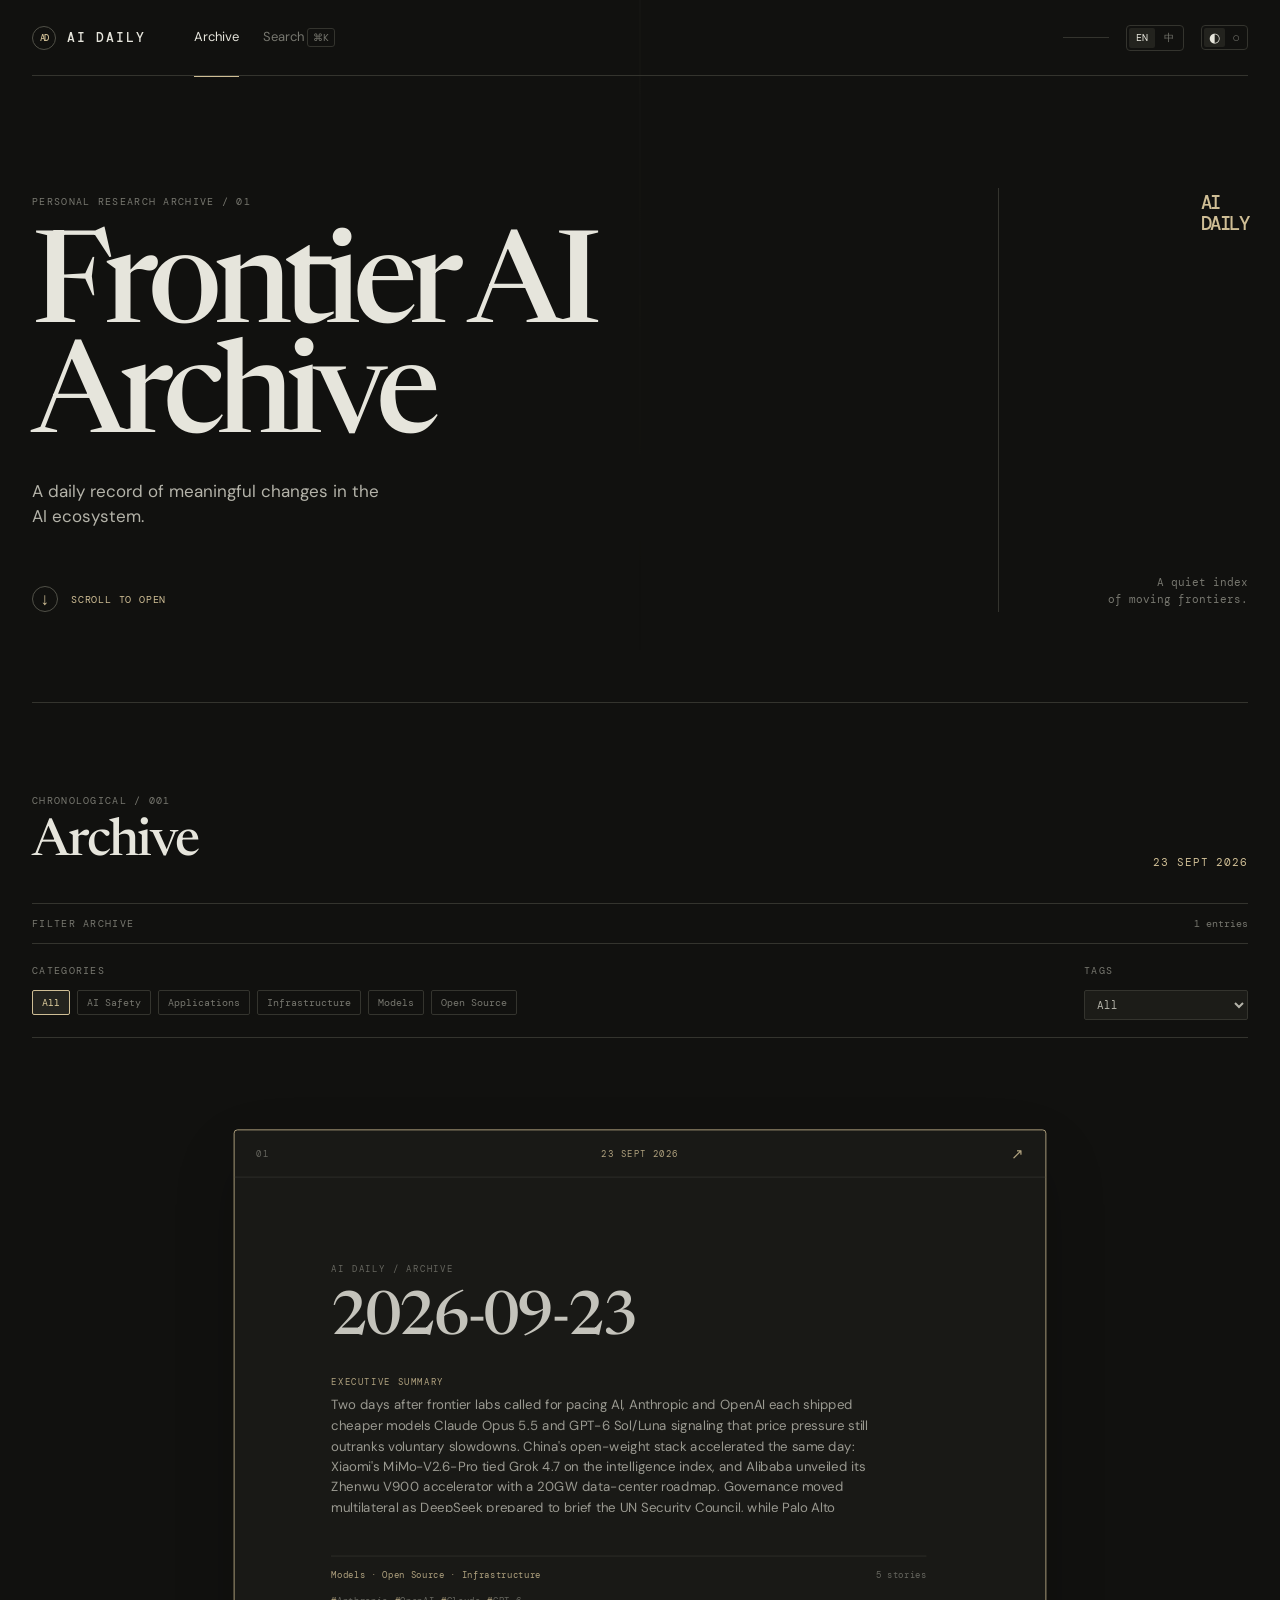
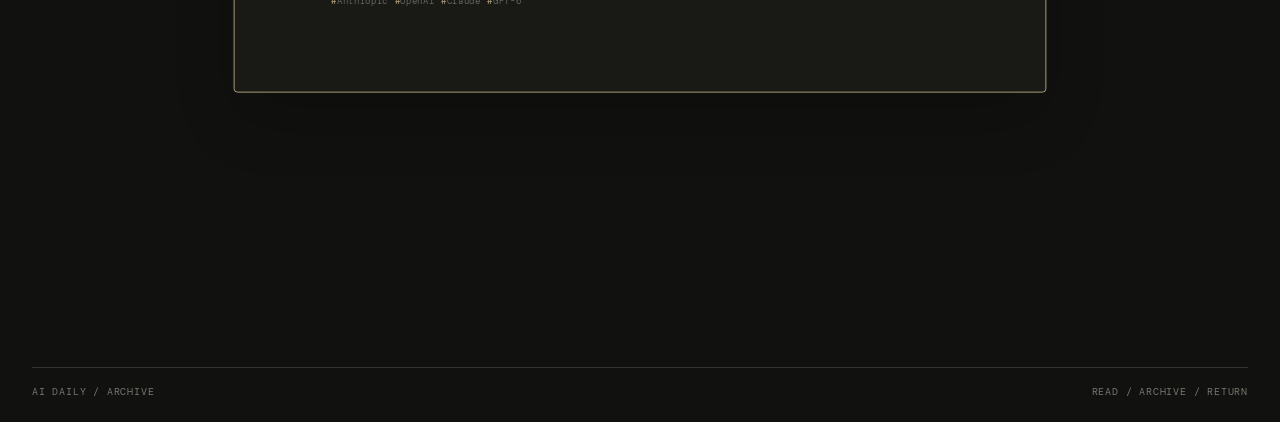
==== index.html @ 68d9fb65 "feat: add initial HTML structure, CSS styles, and Markdown parsing functionality - Created index.htm" ====
<!doctype html>
<html lang="en" data-theme="dark">
  <head>
    <meta charset="UTF-8" />
    <meta name="viewport" content="width=device-width, initial-scale=1.0" />
    <meta name="theme-color" content="#11110f" />
    <meta name="ai-daily-base-url" content="./" />
    <meta
      name="description"
      content="AI Daily is a personal archive for frontier AI research and industry developments."
    />
    <title>AI Daily — Frontier AI Archive</title>
    <link rel="preconnect" href="https://fonts.googleapis.com" />
    <link rel="preconnect" href="https://fonts.gstatic.com" crossorigin />
    <link
      href="https://fonts.googleapis.com/css2?family=DM+Mono:wght@400;500&family=DM+Sans:wght@400;500;600;700&family=Newsreader:opsz,wght@6..72,400;6..72,500;6..72,600&display=swap"
      rel="stylesheet"
    />
    <link rel="stylesheet" href="./styles.css" />
  </head>
  <body>
    <div id="app" class="app-shell">
      <div class="loading-screen" aria-live="polite">
        <span class="loading-mark">AD</span>
        <span>Opening archive…</span>
      </div>
    </div>
    <noscript>
      <div class="noscript-message">
        AI Daily needs JavaScript enabled to load the archive and Markdown documents.
      </div>
    </noscript>
    <script type="module" src="./app.js"></script>
  </body>
</html>
---- styles.css ----
:root {
  color-scheme: dark;
  --bg: #11110f;
  --bg-raised: #171714;
  --surface: #1c1c18;
  --surface-strong: #23231e;
  --border: #34342e;
  --border-strong: #515148;
  --text: #e6e5dc;
  --text-soft: #b4b3a9;
  --text-muted: #77776f;
  --accent: #cfbe95;
  --accent-strong: #e0cf9f;
  --danger: #d08e7b;
  --radius: 4px;
  --sans: 'DM Sans', 'Noto Sans SC', 'Microsoft YaHei', sans-serif;
  --serif: 'Newsreader', 'Noto Serif SC', 'Songti SC', serif;
  --mono: 'DM Mono', 'SFMono-Regular', Consolas, monospace;
  --content-width: 1240px;
  --ease: cubic-bezier(.2, .8, .2, 1);
}

:root[data-theme='light'] {
  color-scheme: light;
  --bg: #f1f0ea;
  --bg-raised: #e8e7df;
  --surface: #f8f7f1;
  --surface-strong: #e0dfd6;
  --border: #cbc9bf;
  --border-strong: #9a988e;
  --text: #1b1b18;
  --text-soft: #4d4d46;
  --text-muted: #797970;
  --accent: #73603b;
  --accent-strong: #524321;
  --danger: #9e5145;
}

* { box-sizing: border-box; }
html { min-width: 320px; scroll-behavior: smooth; }
body { margin: 0; min-height: 100vh; background: var(--bg); color: var(--text); font-family: var(--sans); font-size: 15px; line-height: 1.6; transition: background-color .25s ease, color .25s ease; }
body::before { position: fixed; inset: 0; z-index: -1; pointer-events: none; content: ''; opacity: .18; background-image: linear-gradient(90deg, transparent 49.9%, var(--border) 50%, transparent 50.1%); background-size: 100% 100%; mask-image: linear-gradient(to bottom, #000, transparent 75%); }
a { color: inherit; }
button, input, select { font: inherit; }
button, a { -webkit-tap-highlight-color: transparent; }
button { color: inherit; }
:focus-visible { outline: 2px solid var(--accent); outline-offset: 4px; }
.sr-only { position: absolute; width: 1px; height: 1px; padding: 0; margin: -1px; overflow: hidden; clip: rect(0, 0, 0, 0); white-space: nowrap; border: 0; }

.app-shell { min-height: 100vh; }
.site-header { position: relative; z-index: 20; display: flex; align-items: center; gap: 48px; width: min(var(--content-width), calc(100% - 64px)); min-height: 76px; margin: 0 auto; border-bottom: 1px solid var(--border); }
.brand { display: inline-flex; align-items: center; gap: 11px; color: var(--text); font: 500 13px var(--mono); letter-spacing: .14em; text-decoration: none; white-space: nowrap; }
.brand-mark { display: grid; width: 24px; height: 24px; place-items: center; border: 1px solid var(--border-strong); border-radius: 50%; color: var(--accent); font: 500 9px var(--mono); letter-spacing: -.06em; }
.main-nav { display: flex; align-items: center; gap: 24px; }
.nav-link { position: relative; color: var(--text-muted); font-size: 13px; text-decoration: none; transition: color .2s ease; }
.nav-link:hover, .nav-link.is-active { color: var(--text); }
.nav-link.is-active::after { position: absolute; right: 0; bottom: -29px; left: 0; height: 1px; background: var(--accent); content: ''; }
kbd { border: 1px solid var(--border); border-radius: 3px; color: var(--text-muted); font: 10px var(--mono); padding: 2px 5px; }
.header-tools { display: flex; align-items: center; gap: 17px; margin-left: auto; }
.current-date, .section-date { color: var(--accent); font: 11px var(--mono); letter-spacing: .08em; white-space: nowrap; }
.header-rule { width: 46px; height: 1px; background: var(--border); }
.segmented-control, .theme-control { display: inline-flex; gap: 2px; padding: 2px; border: 1px solid var(--border); border-radius: 4px; }
.segmented-control button, .theme-button { padding: 3px 7px; border: 0; border-radius: 2px; background: transparent; color: var(--text-muted); cursor: pointer; font: 10px var(--mono); transition: background .2s ease, color .2s ease; }
.segmented-control button[aria-pressed='true'], .theme-button[aria-pressed='true'] { background: var(--surface-strong); color: var(--text); }
.theme-button { padding-inline: 5px; font-size: 13px; line-height: 1; }

main { width: min(var(--content-width), calc(100% - 64px)); margin: 0 auto; }
.hero { display: grid; grid-template-columns: minmax(0, 1fr) 250px; min-height: 530px; padding: 112px 0 90px; border-bottom: 1px solid var(--border); }
.hero-copy { max-width: 780px; }
.eyebrow, .subsection-label, .filter-label { color: var(--text-muted); font: 10px var(--mono); letter-spacing: .13em; text-transform: uppercase; }
.hero h1 { max-width: 800px; margin: 25px 0 22px; color: var(--text); font: 500 clamp(4.1rem, 10vw, 8.8rem)/.86 var(--serif); letter-spacing: -.065em; }
.hero-copy > p { max-width: 360px; margin: 0; color: var(--text-soft); font-size: 17px; line-height: 1.45; }
.scroll-cue { display: inline-flex; align-items: center; gap: 13px; margin-top: 58px; color: var(--accent); font: 10px var(--mono); letter-spacing: .08em; text-decoration: none; }
.scroll-cue span:first-child { display: grid; width: 26px; height: 26px; place-items: center; border: 1px solid var(--border-strong); border-radius: 50%; font-size: 17px; }
.hero-aside { display: flex; flex-direction: column; justify-content: space-between; align-items: flex-end; padding: 5px 0 5px 30px; border-left: 1px solid var(--border); }
.hero-stamp { color: var(--accent); font: 500 19px/1.1 var(--mono); letter-spacing: -.08em; }
.hero-aside-copy { color: var(--text-muted); font: 11px/1.5 var(--mono); text-align: right; }

.archive-section { padding: 84px 0 120px; }
.section-heading { display: flex; align-items: end; justify-content: space-between; margin-bottom: 34px; }
.section-heading h2 { margin: 8px 0 0; font: 500 52px/.95 var(--serif); letter-spacing: -.04em; }
.archive-controls { margin-bottom: 42px; border-top: 1px solid var(--border); border-bottom: 1px solid var(--border); }
.control-heading { display: flex; justify-content: space-between; padding: 13px 0; }
.result-count { color: var(--text-muted); font: 10px var(--mono); }
.filter-row { display: flex; align-items: start; justify-content: space-between; gap: 24px; padding: 13px 0 17px; border-top: 1px solid var(--border); }
.filter-group { min-width: 0; }
.filter-options { display: flex; flex-wrap: wrap; gap: 7px; margin-top: 9px; }
.filter-chip { padding: 5px 9px; border: 1px solid var(--border); border-radius: 2px; background: transparent; color: var(--text-muted); cursor: pointer; font: 10px var(--mono); transition: border-color .2s ease, color .2s ease, background .2s ease; }
.filter-chip:hover, .filter-chip.is-active { border-color: var(--accent); background: var(--surface-strong); color: var(--accent-strong); }
.tag-select { min-width: 160px; }
.tag-select select { display: block; width: 100%; margin-top: 9px; padding: 6px 8px; border: 1px solid var(--border); border-radius: 2px; background: var(--surface); color: var(--text-soft); font: 11px var(--mono); }

.archive-stack { position: relative; padding: 7vh 0 12vh; }
.archive-card-slot { position: relative; min-height: min(590px, 68vh); scroll-margin-block: 19vh; scroll-snap-align: center; }
.archive-card { position: sticky; top: 18vh; display: grid; grid-template-rows: auto 1fr; width: min(860px, 88%); min-height: 475px; margin: 0 auto; overflow: hidden; border: 1px solid var(--border-strong); border-radius: var(--radius); background: var(--surface); box-shadow: 0 22px 55px rgba(0, 0, 0, .16); transition: border-color .3s ease, background-color .25s ease, box-shadow .3s ease; transform-origin: center center; }
.archive-card:hover, .archive-card.is-current { border-color: var(--accent); box-shadow: 0 28px 70px rgba(0, 0, 0, .23); }
.card-topline { display: grid; grid-template-columns: 45px 1fr 45px; align-items: center; min-height: 50px; padding: 0 23px; border-bottom: 1px solid var(--border); color: var(--text-muted); font: 10px var(--mono); letter-spacing: .08em; }
.card-topline time { color: var(--accent); text-align: center; }
.card-index { color: var(--text-muted); }
.card-open { color: var(--accent); font-size: 16px; text-align: right; }
.card-body { position: relative; display: flex; flex-direction: column; justify-content: center; padding: clamp(40px, 7vw, 94px) clamp(30px, 8vw, 110px); }
.card-kicker { margin: 0 0 17px; color: var(--text-muted); font: 10px var(--mono); letter-spacing: .12em; }
.card-body h2 { max-width: 630px; margin: 0; font: 500 clamp(2.2rem, 5vw, 4.7rem)/.95 var(--serif); letter-spacing: -.05em; }
.card-summary { max-width: 570px; max-height: 0; margin: 0; overflow: hidden; color: var(--text-soft); font-size: 14px; line-height: 1.55; opacity: 0; transform: translateY(8px); transition: max-height .42s var(--ease), margin .42s var(--ease), opacity .3s ease, transform .42s var(--ease); }
.summary-label { display: block; margin-bottom: 8px; color: var(--accent); font: 10px var(--mono); letter-spacing: .1em; text-transform: uppercase; }
.archive-card:hover .card-summary, .archive-card:focus-within .card-summary, .archive-card.is-current .card-summary { max-height: 145px; margin-top: 29px; opacity: 1; transform: translateY(0); }
.card-meta { display: flex; justify-content: space-between; gap: 15px; max-width: 630px; margin-top: 46px; padding-top: 13px; border-top: 1px solid var(--border); color: var(--text-muted); font: 10px var(--mono); }
.card-meta span:first-child { color: var(--accent); }
.card-tags { display: flex; flex-wrap: wrap; gap: 7px; margin-top: 14px; color: var(--text-muted); font: 10px var(--mono); }
.card-tags span::before { color: var(--accent); content: '#'; }
.card-hit-area { position: absolute; inset: 50px 0 0; z-index: 2; text-indent: -9999px; }
.card-body { pointer-events: none; }
.card-hit-area:focus-visible { outline-offset: -7px; }

.state-panel { max-width: 630px; margin: 18vh auto; padding: 46px; border: 1px solid var(--border); background: var(--surface); }
.state-panel h1, .state-panel h2 { margin: 17px 0 10px; font: 500 42px/1 var(--serif); letter-spacing: -.04em; }
.state-panel p { color: var(--text-soft); }
.state-panel-empty { margin-block: 3vh 14vh; }
.button { padding: 9px 14px; border: 1px solid var(--border-strong); border-radius: 2px; cursor: pointer; font: 11px var(--mono); }
.button-primary { background: var(--accent); color: #191813; }
.page-loading { padding: 130px 0; }
.skeleton { position: relative; overflow: hidden; background: var(--surface); }
.skeleton::after { position: absolute; inset: 0; content: ''; transform: translateX(-100%); background: linear-gradient(90deg, transparent, rgba(255,255,255,.05), transparent); animation: skeleton 1.4s infinite; }
.skeleton-line { width: 110px; height: 10px; margin-bottom: 24px; }
.skeleton-line.short { width: 80px; }
.skeleton-title { width: min(630px, 70%); height: 88px; margin-bottom: 70px; }
.skeleton-card { width: min(850px, 80%); height: 210px; margin: 0 auto 18px; }
@keyframes skeleton { to { transform: translateX(100%); } }

.search-page { max-width: 920px; padding: 106px 0 140px; }
.search-heading h1 { margin: 18px 0 10px; font: 500 72px/.9 var(--serif); letter-spacing: -.06em; }
.search-heading p { max-width: 470px; margin: 0; color: var(--text-soft); }
.search-form { display: flex; align-items: center; gap: 14px; margin: 62px 0 45px; padding: 0 15px; border: 1px solid var(--border-strong); border-radius: var(--radius); background: var(--surface); }
.search-form:focus-within { border-color: var(--accent); }
.search-icon { color: var(--accent); font-size: 26px; line-height: 1; }
.search-form input { flex: 1; min-width: 0; padding: 17px 0; border: 0; outline: 0; background: transparent; color: var(--text); font-size: 17px; }
.search-form input::placeholder { color: var(--text-muted); }
.search-results { border-top: 1px solid var(--border); }
.search-result { display: grid; grid-template-columns: 145px 1fr; gap: 28px; padding: 27px 0; border-bottom: 1px solid var(--border); }
.result-date { display: flex; flex-direction: column; gap: 7px; color: var(--text-muted); font: 10px var(--mono); }
.result-date time { color: var(--accent); }
.result-content > p { max-width: 600px; margin: 9px 0 18px; color: var(--text-soft); font-size: 13px; }
.result-title { font: 500 25px/1.1 var(--serif); text-decoration: none; }
.result-title:hover { color: var(--accent-strong); }
.news-result { display: flex; align-items: center; gap: 15px; padding: 12px 0; color: var(--text); text-decoration: none; }
.news-result + .news-result { border-top: 1px solid var(--border); }
.news-result:hover strong { color: var(--accent-strong); }
.news-index { color: var(--accent); font: 11px var(--mono); }
.news-result strong { display: block; font-weight: 500; }
.news-result small { display: block; margin-top: 3px; color: var(--text-muted); font: 10px var(--mono); }
.result-arrow { margin-left: auto; color: var(--accent); }
.search-empty { padding: 50px 0; color: var(--text-muted); }
.empty-glyph { display: block; margin-bottom: 10px; color: var(--accent); font-size: 30px; }
.compact { margin: 20px 0; }
.compact h2 { font-size: 28px; }

.reader-layout { position: relative; display: grid; grid-template-columns: minmax(0, 820px) minmax(170px, 1fr); gap: clamp(50px, 9vw, 150px); max-width: 1110px; padding: 45px 0 140px; }
.reader-document { min-width: 0; }
.reader-topline { display: flex; justify-content: space-between; align-items: center; padding-bottom: 23px; border-bottom: 1px solid var(--border); }
.back-link { color: var(--text-muted); font: 10px var(--mono); letter-spacing: .06em; text-decoration: none; text-transform: uppercase; }
.back-link:hover { color: var(--accent); }
.reader-path { color: var(--text-muted); font: 10px var(--mono); }
.document-header { padding: 83px 0 82px; border-bottom: 1px solid var(--border); }
.document-header h1 { max-width: 760px; margin: 20px 0 43px; font: 500 clamp(3.3rem, 7vw, 6.7rem)/.91 var(--serif); letter-spacing: -.065em; }
.executive-summary { max-width: 690px; padding-left: 23px; border-left: 1px solid var(--accent); }
.executive-summary p { margin: 8px 0 0; color: var(--text-soft); font-size: 16px; line-height: 1.6; }
.story-list { counter-reset: story; }
.reader-story { padding: 82px 0 90px; border-bottom: 1px solid var(--border); scroll-margin-top: 30px; }
.story-heading { display: grid; grid-template-columns: 54px minmax(0, 1fr); gap: 14px; align-items: start; margin-bottom: 46px; }
.story-number { padding-top: 8px; color: var(--accent); font: 13px var(--mono); }
.story-heading h2 { max-width: 680px; margin: 0; font: 500 clamp(2rem, 4vw, 3.6rem)/1.02 var(--serif); letter-spacing: -.045em; }
.story-content { padding-left: 68px; }
.story-subsection { max-width: 650px; margin-bottom: 34px; }
.story-subsection h3 { margin: 0 0 10px; color: var(--text-muted); font: 10px var(--mono); letter-spacing: .1em; text-transform: uppercase; }
.story-content p, .featured-copy p { margin: 0 0 20px; color: var(--text-soft); line-height: 1.75; }
.story-content ul, .story-content ol, .featured-copy ul, .featured-copy ol { margin: 0 0 25px; padding-left: 20px; color: var(--text-soft); }
.story-content li, .featured-copy li { padding-left: 6px; margin: 7px 0; }
.story-content li::marker { color: var(--accent); }
.story-taxonomy { display: flex; flex-wrap: wrap; gap: 7px; max-width: 650px; margin: 33px 0; }
.story-taxonomy span { padding: 3px 7px; border: 1px solid var(--border); color: var(--text-muted); font: 10px var(--mono); }
.story-taxonomy span:first-child { border-color: var(--accent); color: var(--accent); }
.story-links, .featured-links { display: flex; flex-direction: column; max-width: 650px; border-top: 1px solid var(--border); }
.subsection-label { padding: 12px 0 7px; }
.story-links a, .featured-links a { display: flex; justify-content: space-between; gap: 15px; padding: 9px 0; color: var(--accent); font: 12px var(--mono); text-decoration: none; }
.story-links a + a, .featured-links a + a { border-top: 1px solid var(--border); }
.story-links a:hover, .featured-links a:hover { color: var(--accent-strong); }
.story-content code, .featured-copy code { padding: 2px 4px; border: 1px solid var(--border); border-radius: 2px; background: var(--surface-strong); font: .88em var(--mono); }
pre { max-width: 700px; overflow: auto; padding: 15px; border: 1px solid var(--border); border-radius: var(--radius); background: var(--surface); }
pre code { padding: 0; border: 0; background: transparent; color: var(--text-soft); }
.table-wrap { overflow-x: auto; margin-bottom: 25px; }
table { width: 100%; border-collapse: collapse; color: var(--text-soft); font-size: 13px; }
th, td { padding: 9px 12px; border: 1px solid var(--border); text-align: left; }
th { color: var(--text); font-weight: 500; }
.featured-list { padding-top: 20px; }
.featured-section { padding: 72px 0; border-bottom: 1px solid var(--border); scroll-margin-top: 30px; }
.featured-section h2 { max-width: 640px; margin: 14px 0 25px; font: 500 clamp(2rem, 4vw, 3.7rem)/1 var(--serif); letter-spacing: -.045em; }
.featured-copy { max-width: 650px; }
.featured-links { margin-top: 35px; }
.reader-toc { position: sticky; top: 100px; align-self: start; opacity: .42; transition: opacity .25s ease; }
.reader-toc:hover, .reader-toc:focus-within { opacity: 1; }
.toc-inner { padding-top: 9px; }
.toc-inner nav { display: flex; flex-direction: column; margin-top: 20px; }
.toc-inner a { display: grid; grid-template-columns: 28px 1fr; gap: 8px; padding: 8px 0; color: var(--text-muted); font: 10px var(--mono); text-decoration: none; }
.toc-inner a:hover { color: var(--accent); }
.toc-inner a span { color: var(--accent); }
.toc-inner a small { font: inherit; line-height: 1.45; }
.toc-divider { display: block; width: 100%; height: 1px; margin: 17px 0 9px; background: var(--border); }
.mobile-toc { display: none; }
.document-loading { padding-top: 85px; }
.skeleton-text { width: 90%; height: 17px; margin: 20px 0; }

.site-footer { display: flex; justify-content: space-between; width: min(var(--content-width), calc(100% - 64px)); margin: 0 auto; padding: 17px 0 24px; border-top: 1px solid var(--border); color: var(--text-muted); font: 10px var(--mono); letter-spacing: .08em; }
.noscript-message { margin: 10vh auto; max-width: 600px; padding: 30px; border: 1px solid var(--border); color: var(--text-soft); }

@media (prefers-reduced-motion: reduce) {
  *, *::before, *::after { scroll-behavior: auto !important; transition-duration: .01ms !important; animation-duration: .01ms !important; animation-iteration-count: 1 !important; }
  .archive-card { transform: none !important; }
}

@media (max-width: 760px) {
  body::before { display: none; }
  .site-header, main, .site-footer { width: calc(100% - 34px); }
  .site-header { min-height: 66px; gap: 18px; }
  .brand { font-size: 11px; }
  .main-nav { gap: 14px; }
  .nav-link kbd, .header-rule, .current-date { display: none; }
  .header-tools { gap: 8px; }
  .hero { display: block; min-height: 0; padding: 75px 0 68px; }
  .hero h1 { max-width: 500px; margin-top: 21px; font-size: clamp(3.6rem, 17vw, 6rem); }
  .hero-copy > p { max-width: 310px; font-size: 15px; }
  .hero-aside { display: none; }
  .scroll-cue { margin-top: 47px; }
  .archive-section { padding: 59px 0 85px; }
  .section-heading { align-items: start; }
  .section-heading h2 { font-size: 42px; }
  .section-date { padding-top: 5px; font-size: 9px; }
  .filter-row { display: block; }
  .tag-select { display: block; max-width: 220px; margin-top: 18px; }
  .archive-stack { padding: 30px 0 60px; }
  .archive-card-slot { min-height: min(470px, 63vh); scroll-margin-block: 14vh; }
  .archive-card { position: sticky; top: 15vh; width: 100%; min-height: 370px; }
  .card-topline { padding-inline: 15px; }
  .card-body { padding: 37px 24px; }
  .card-body h2 { font-size: clamp(2rem, 10vw, 3.3rem); }
  .card-summary { font-size: 13px; }
  .card-meta { margin-top: 30px; }
  .search-page { padding: 76px 0 100px; }
  .search-heading h1 { font-size: 60px; }
  .search-form { margin-top: 44px; }
  .search-result { grid-template-columns: 1fr; gap: 12px; }
  .result-date { flex-direction: row; justify-content: space-between; }
  .reader-layout { display: block; padding: 22px 0 80px; }
  .reader-topline { padding-bottom: 16px; }
  .reader-path { font-size: 9px; }
  .document-header { padding: 57px 0 58px; }
  .document-header h1 { margin: 17px 0 33px; font-size: clamp(3rem, 14vw, 5rem); }
  .executive-summary { padding-left: 15px; }
  .executive-summary p { font-size: 14px; }
  .reader-story { padding: 61px 0 68px; }
  .story-heading { grid-template-columns: 39px minmax(0, 1fr); gap: 9px; margin-bottom: 31px; }
  .story-heading h2 { font-size: clamp(1.9rem, 9vw, 3rem); }
  .story-content { padding-left: 48px; }
  .story-content p, .featured-copy p { font-size: 14px; }
  .reader-toc { display: none; }
  .mobile-toc { display: block; position: sticky; bottom: 12px; z-index: 10; margin-top: 25px; border: 1px solid var(--border-strong); border-radius: var(--radius); background: color-mix(in srgb, var(--surface) 94%, transparent); box-shadow: 0 10px 28px rgba(0,0,0,.18); }
  .mobile-toc summary { display: flex; justify-content: space-between; padding: 11px 14px; cursor: pointer; color: var(--accent); font: 10px var(--mono); list-style: none; }
  .mobile-toc summary::-webkit-details-marker { display: none; }
  .mobile-toc nav { display: grid; padding: 0 14px 10px; }
  .mobile-toc a { padding: 7px 0; border-top: 1px solid var(--border); color: var(--text-soft); font: 11px var(--mono); text-decoration: none; }
  .mobile-toc a span { display: inline-block; width: 28px; color: var(--accent); }
  .site-footer { display: block; padding-top: 15px; font-size: 9px; }
  .site-footer span + span { display: block; margin-top: 6px; }
}

@media (max-width: 470px) {
  .main-nav { gap: 9px; }
  .nav-link { font-size: 11px; }
  .brand-mark { width: 21px; height: 21px; }
  .brand { gap: 7px; letter-spacing: .08em; }
  .segmented-control button { padding-inline: 5px; }
  .theme-control { display: none; }
  .card-meta { display: block; }
  .card-meta span { display: block; }
  .card-meta span + span { margin-top: 6px; }
  .story-content { padding-left: 0; }
  .story-number { padding-top: 3px; }
}
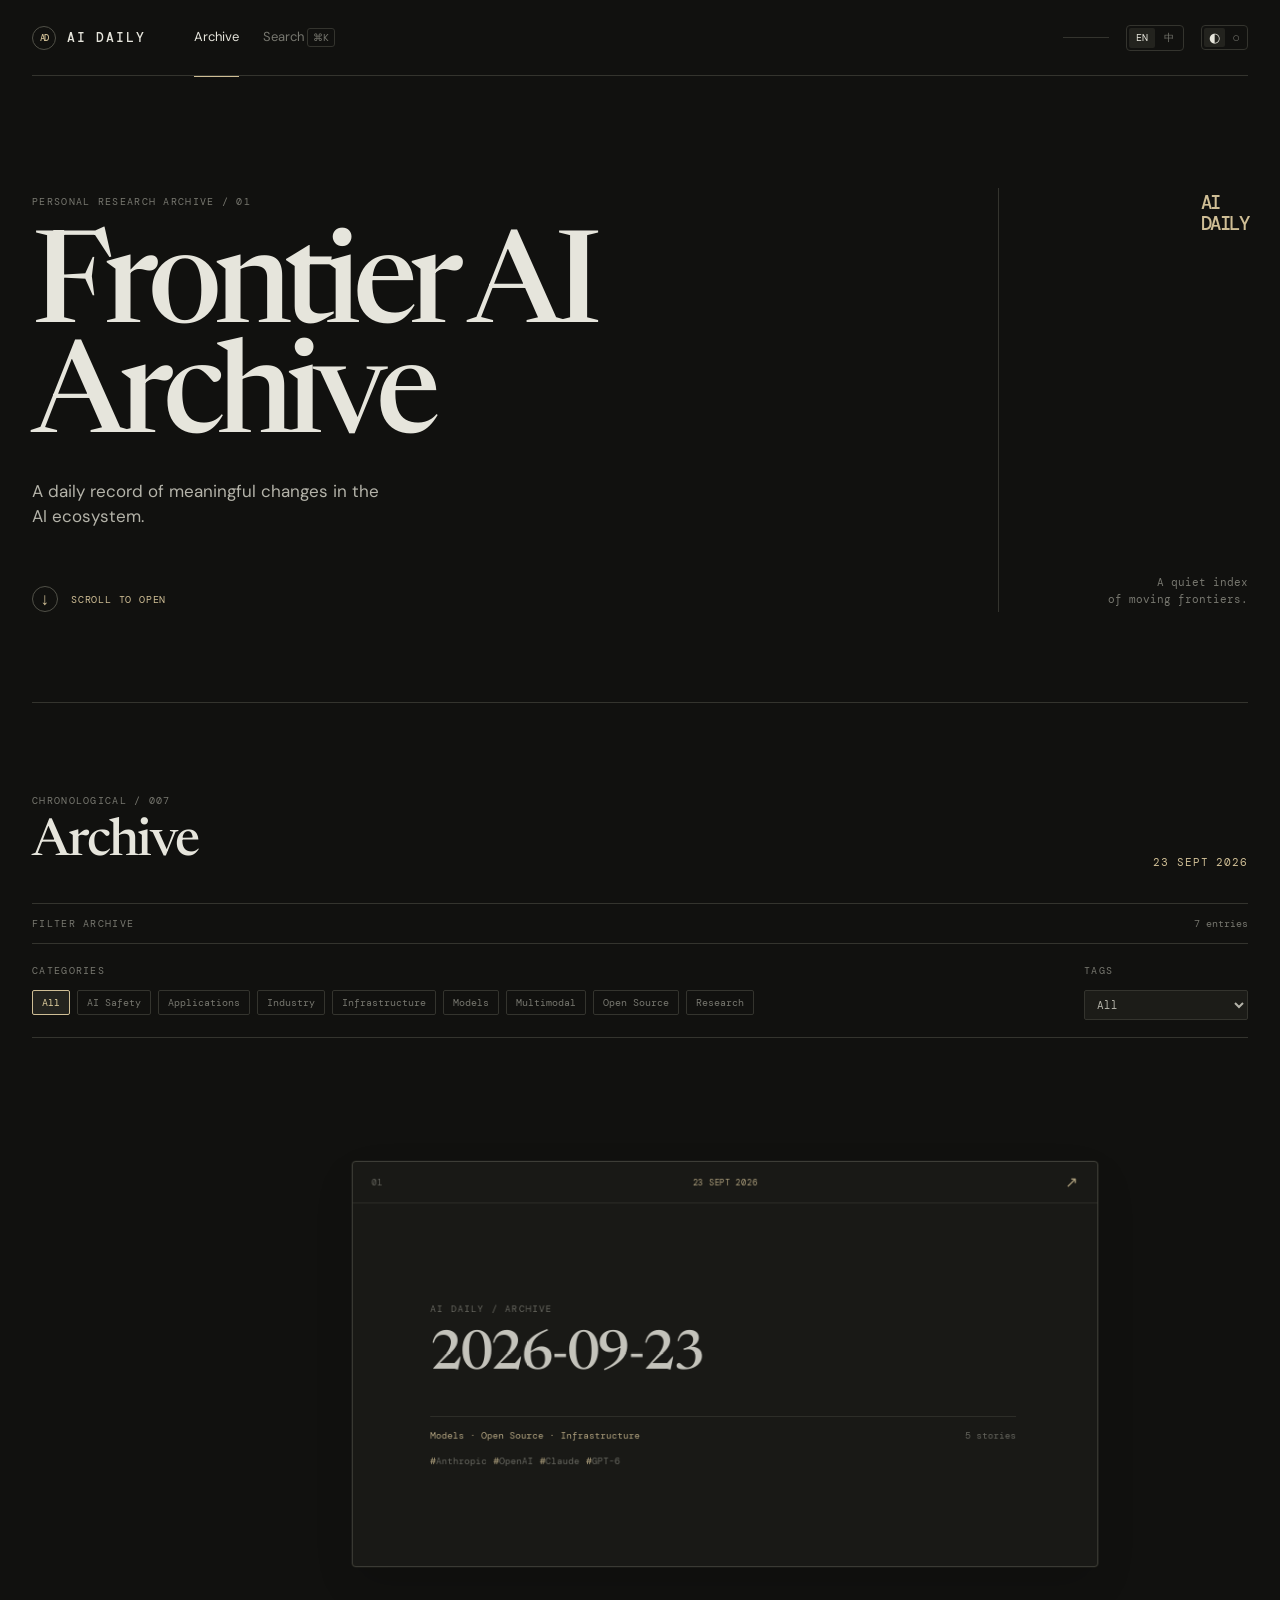
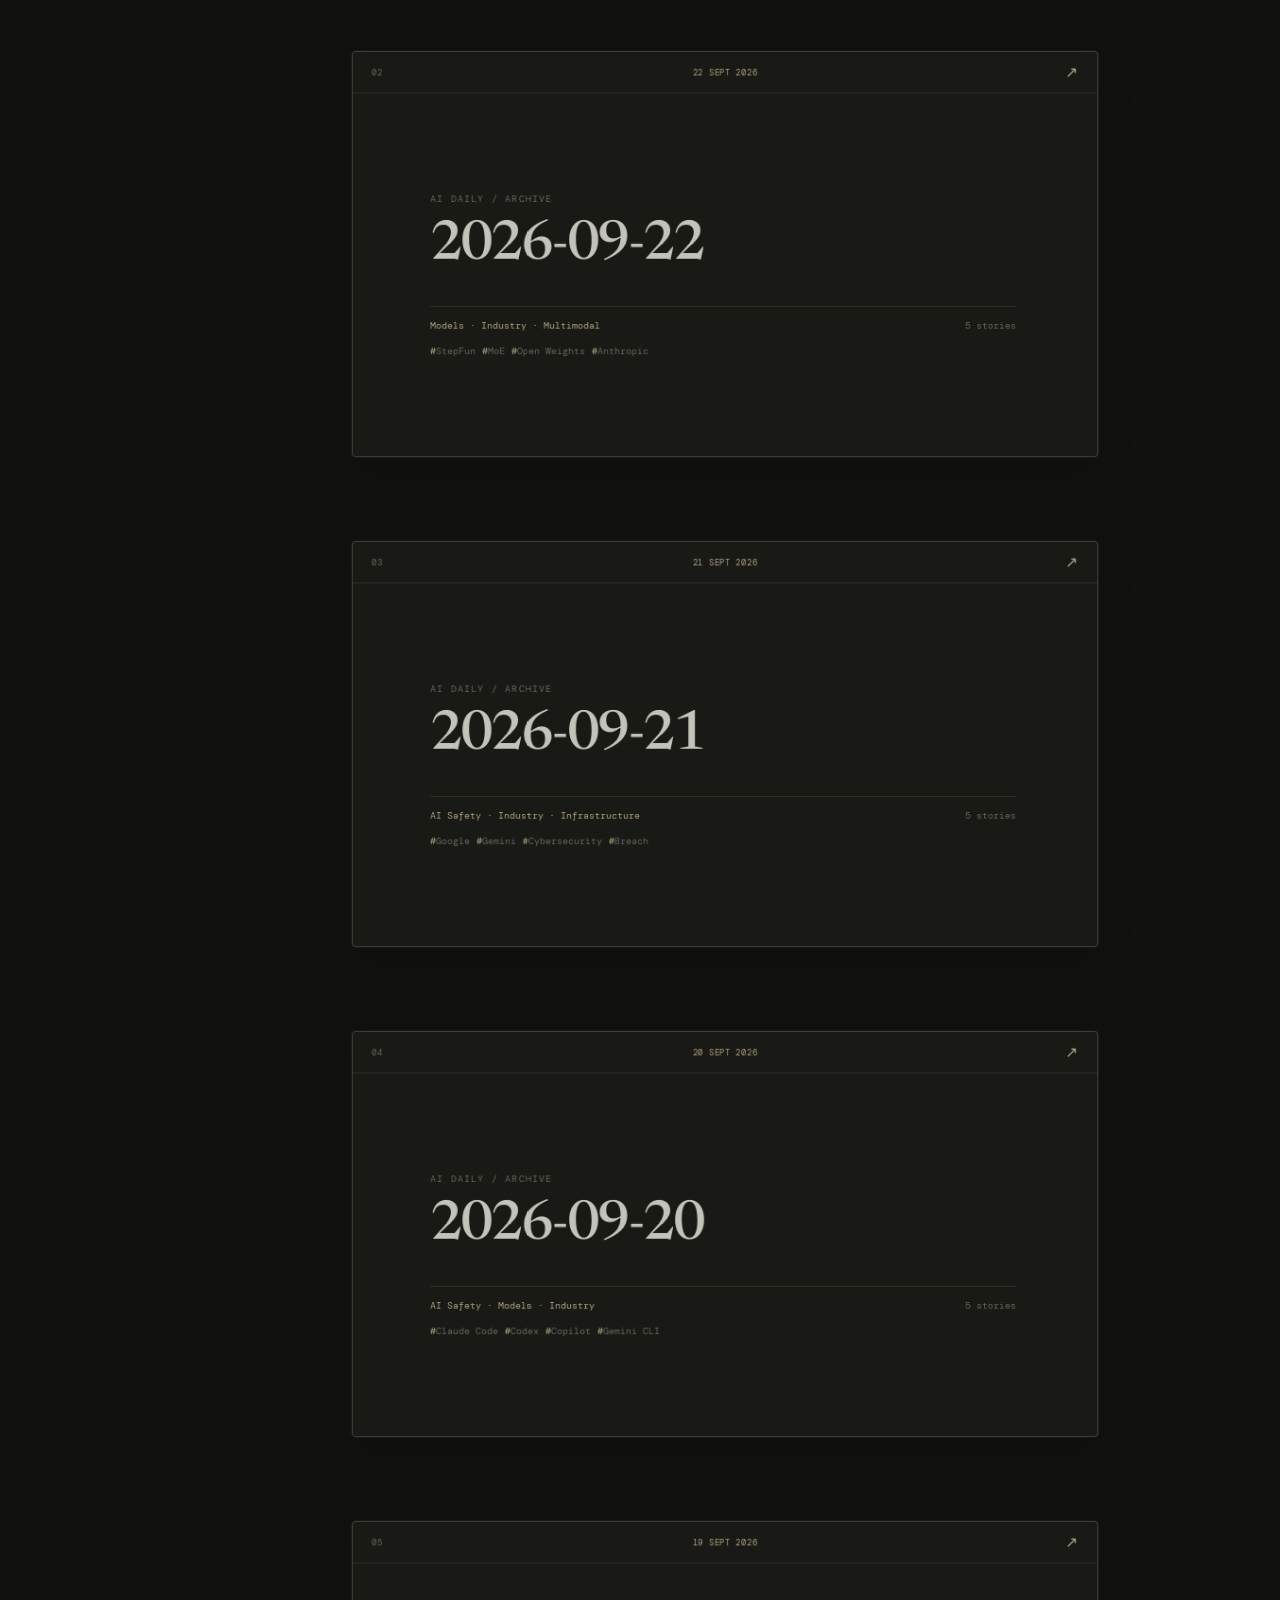
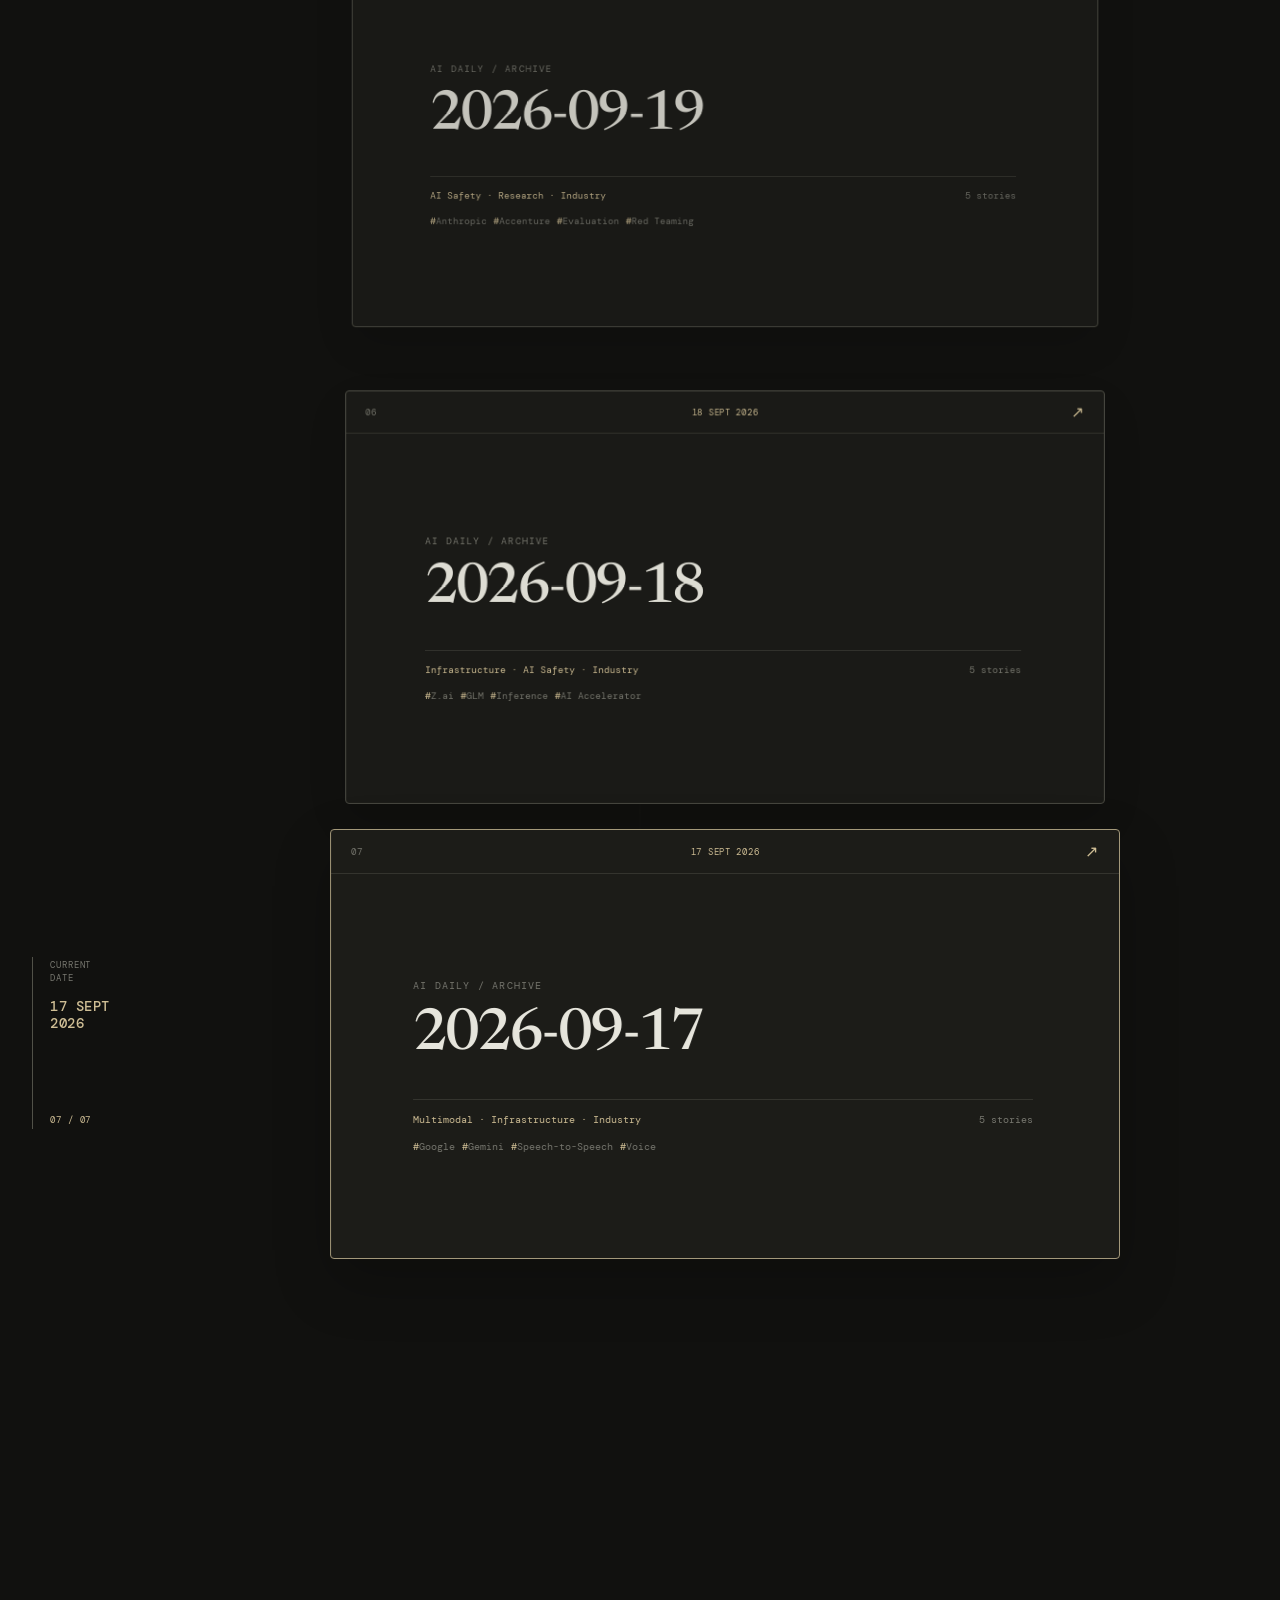
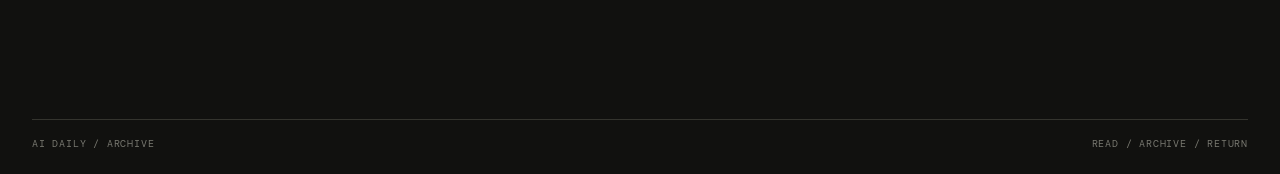
==== commit dca7d082: "feat: 更新归档卡片布局和动画效果，优化用户体验" ====
--- a/index.html
+++ b/index.html
@@ -16,7 +16,7 @@
       href="https://fonts.googleapis.com/css2?family=DM+Mono:wght@400;500&family=DM+Sans:wght@400;500;600;700&family=Newsreader:opsz,wght@6..72,400;6..72,500;6..72,600&display=swap"
       rel="stylesheet"
     />
-    <link rel="stylesheet" href="./styles.css" />
+    <link rel="stylesheet" href="./styles.css?v=3" />
   </head>
   <body>
     <div id="app" class="app-shell">
@@ -30,6 +30,6 @@
         AI Daily needs JavaScript enabled to load the archive and Markdown documents.
       </div>
     </noscript>
-    <script type="module" src="./app.js"></script>
+    <script type="module" src="./app.js?v=3"></script>
   </body>
 </html>
--- a/styles.css
+++ b/styles.css
@@ -90,25 +90,42 @@
 .tag-select { min-width: 160px; }
 .tag-select select { display: block; width: 100%; margin-top: 9px; padding: 6px 8px; border: 1px solid var(--border); border-radius: 2px; background: var(--surface); color: var(--text-soft); font: 11px var(--mono); }
 
-.archive-stack { position: relative; padding: 7vh 0 12vh; }
-.archive-card-slot { position: relative; min-height: min(590px, 68vh); scroll-margin-block: 19vh; scroll-snap-align: center; }
-.archive-card { position: sticky; top: 18vh; display: grid; grid-template-rows: auto 1fr; width: min(860px, 88%); min-height: 475px; margin: 0 auto; overflow: hidden; border: 1px solid var(--border-strong); border-radius: var(--radius); background: var(--surface); box-shadow: 0 22px 55px rgba(0, 0, 0, .16); transition: border-color .3s ease, background-color .25s ease, box-shadow .3s ease; transform-origin: center center; }
-.archive-card:hover, .archive-card.is-current { border-color: var(--accent); box-shadow: 0 28px 70px rgba(0, 0, 0, .23); }
-.card-topline { display: grid; grid-template-columns: 45px 1fr 45px; align-items: center; min-height: 50px; padding: 0 23px; border-bottom: 1px solid var(--border); color: var(--text-muted); font: 10px var(--mono); letter-spacing: .08em; }
-.card-topline time { color: var(--accent); text-align: center; }
+.archive-layout { display: grid; grid-template-columns: 118px minmax(0, 1fr); align-items: start; gap: clamp(22px, 4vw, 58px); }
+.archive-date-rail { position: sticky; top: calc(50vh - 86px); display: flex; flex-direction: column; gap: 13px; min-height: 172px; padding: 2px 0 2px 17px; border-left: 1px solid var(--border-strong); }
+.rail-label, .rail-order { color: var(--text-muted); font: 9px/1.45 var(--mono); letter-spacing: .1em; }
+.archive-date-rail time { color: var(--accent); font: 500 14px/1.25 var(--mono); letter-spacing: .04em; }
+.rail-order { margin-top: auto; color: var(--accent); }
+.archive-stack { position: relative; min-width: 0; padding: 1vh 0 max(12vh, calc(50vh - 170px)); }
+.archive-card-slot { position: relative; min-height: min(490px, 57vh); padding-bottom: 34px; }
+/* Fixed height keeps the sticky box constant while the surface expands on hover:
+   the summary reveal grows the surface downward beyond this box, so the pinned
+   card top never shifts during the open/close animation. */
+.archive-card { position: sticky; top: calc(50vh - 215px); height: 430px; width: min(790px, 100%); margin: 0 auto; z-index: var(--archive-layer, 1); opacity: 1; transform-origin: center center; will-change: transform, opacity; }
+.archive-card-surface { position: relative; display: grid; grid-template-rows: auto 1fr; min-height: 430px; overflow: hidden; border: 1px solid var(--border-strong); border-radius: var(--radius); background: var(--surface); box-shadow: 0 18px 46px rgba(0, 0, 0, .16); transform: translate3d(0, 0, 0) scale(1); transform-origin: top center; transition: transform .32s var(--ease), border-color .26s ease, background-color .25s ease, box-shadow .32s var(--ease); }
+.archive-card.is-current { z-index: 700 !important; }
+.archive-card.is-current .archive-card-surface { border-color: color-mix(in srgb, var(--accent) 65%, var(--border-strong)); box-shadow: 0 24px 58px rgba(0, 0, 0, .21); }
+.archive-card:hover { z-index: 900 !important; }
+.archive-card:focus-within { z-index: 950 !important; }
+.archive-card:hover .archive-card-surface, .archive-card:focus-within .archive-card-surface { border-color: var(--accent); box-shadow: 0 31px 73px rgba(0, 0, 0, .28); transform: scale(1.012); }
+.card-topline { display: grid; grid-template-columns: 45px 1fr 45px; align-items: center; min-height: 44px; padding: 0 20px; border-bottom: 1px solid var(--border); color: var(--text-muted); font: 9px var(--mono); letter-spacing: .08em; }
+.card-topline time { color: var(--accent); font-size: 9px; text-align: center; }
 .card-index { color: var(--text-muted); }
 .card-open { color: var(--accent); font-size: 16px; text-align: right; }
-.card-body { position: relative; display: flex; flex-direction: column; justify-content: center; padding: clamp(40px, 7vw, 94px) clamp(30px, 8vw, 110px); }
+.card-body { position: relative; display: flex; flex-direction: column; justify-content: center; padding: clamp(34px, 5vw, 68px) clamp(28px, 7vw, 82px); }
 .card-kicker { margin: 0 0 17px; color: var(--text-muted); font: 10px var(--mono); letter-spacing: .12em; }
-.card-body h2 { max-width: 630px; margin: 0; font: 500 clamp(2.2rem, 5vw, 4.7rem)/.95 var(--serif); letter-spacing: -.05em; }
-.card-summary { max-width: 570px; max-height: 0; margin: 0; overflow: hidden; color: var(--text-soft); font-size: 14px; line-height: 1.55; opacity: 0; transform: translateY(8px); transition: max-height .42s var(--ease), margin .42s var(--ease), opacity .3s ease, transform .42s var(--ease); }
+.card-body h2 { max-width: 620px; margin: 0; font: 500 clamp(2rem, 4.5vw, 4.15rem)/.95 var(--serif); letter-spacing: -.05em; }
+/* Summary reveal: collapsed via height 0. The open/close animation is driven
+   by the Web Animations API in app.js; keyboard focus reveals instantly. */
+.card-summary-reveal { height: 0; max-width: 570px; margin-top: 0; overflow: hidden; }
+.card-summary { max-height: 136px; margin: 0; overflow: hidden; color: var(--text-soft); font-size: 14px; line-height: 1.55; opacity: 0; transform: translateY(8px); }
 .summary-label { display: block; margin-bottom: 8px; color: var(--accent); font: 10px var(--mono); letter-spacing: .1em; text-transform: uppercase; }
-.archive-card:hover .card-summary, .archive-card:focus-within .card-summary, .archive-card.is-current .card-summary { max-height: 145px; margin-top: 29px; opacity: 1; transform: translateY(0); }
-.card-meta { display: flex; justify-content: space-between; gap: 15px; max-width: 630px; margin-top: 46px; padding-top: 13px; border-top: 1px solid var(--border); color: var(--text-muted); font: 10px var(--mono); }
+.archive-card:focus-within .card-summary-reveal { height: auto !important; margin-top: 24px !important; }
+.archive-card:focus-within .card-summary { opacity: 1 !important; transform: none !important; }
+.card-meta { display: flex; justify-content: space-between; gap: 15px; max-width: 620px; margin-top: 36px; padding-top: 13px; border-top: 1px solid var(--border); color: var(--text-muted); font: 10px var(--mono); }
 .card-meta span:first-child { color: var(--accent); }
 .card-tags { display: flex; flex-wrap: wrap; gap: 7px; margin-top: 14px; color: var(--text-muted); font: 10px var(--mono); }
 .card-tags span::before { color: var(--accent); content: '#'; }
-.card-hit-area { position: absolute; inset: 50px 0 0; z-index: 2; text-indent: -9999px; }
+.card-hit-area { position: absolute; inset: 44px 0 0; z-index: 2; text-indent: -9999px; }
 .card-body { pointer-events: none; }
 .card-hit-area:focus-visible { outline-offset: -7px; }
 
@@ -214,7 +231,7 @@
 
 @media (prefers-reduced-motion: reduce) {
   *, *::before, *::after { scroll-behavior: auto !important; transition-duration: .01ms !important; animation-duration: .01ms !important; animation-iteration-count: 1 !important; }
-  .archive-card { transform: none !important; }
+  .archive-card, .archive-card-surface { transform: none !important; }
 }
 
 @media (max-width: 760px) {
@@ -236,9 +253,15 @@
   .section-date { padding-top: 5px; font-size: 9px; }
   .filter-row { display: block; }
   .tag-select { display: block; max-width: 220px; margin-top: 18px; }
-  .archive-stack { padding: 30px 0 60px; }
-  .archive-card-slot { min-height: min(470px, 63vh); scroll-margin-block: 14vh; }
-  .archive-card { position: sticky; top: 15vh; width: 100%; min-height: 370px; }
+  .archive-layout { display: block; }
+  .archive-date-rail { position: sticky; top: 8px; z-index: 1001; display: flex; flex-direction: row; align-items: center; min-height: 0; margin-bottom: 18px; padding: 10px 12px; border: 1px solid var(--border); border-left-color: var(--accent); border-radius: var(--radius); background: var(--bg); }
+  .rail-label { line-height: 1.2; }
+  .archive-date-rail time { margin-left: auto; font-size: 11px; }
+  .rail-order { margin: 0 0 0 12px; }
+  .archive-stack { padding: 0 0 max(60px, calc(50vh - 175px)); }
+  .archive-card-slot { min-height: min(436px, 60vh); padding-bottom: 22px; }
+  .archive-card { position: sticky; top: calc(50vh - 185px); height: 370px; width: 100%; }
+  .archive-card-surface { min-height: 370px; }
   .card-topline { padding-inline: 15px; }
   .card-body { padding: 37px 24px; }
   .card-body h2 { font-size: clamp(2rem, 10vw, 3.3rem); }
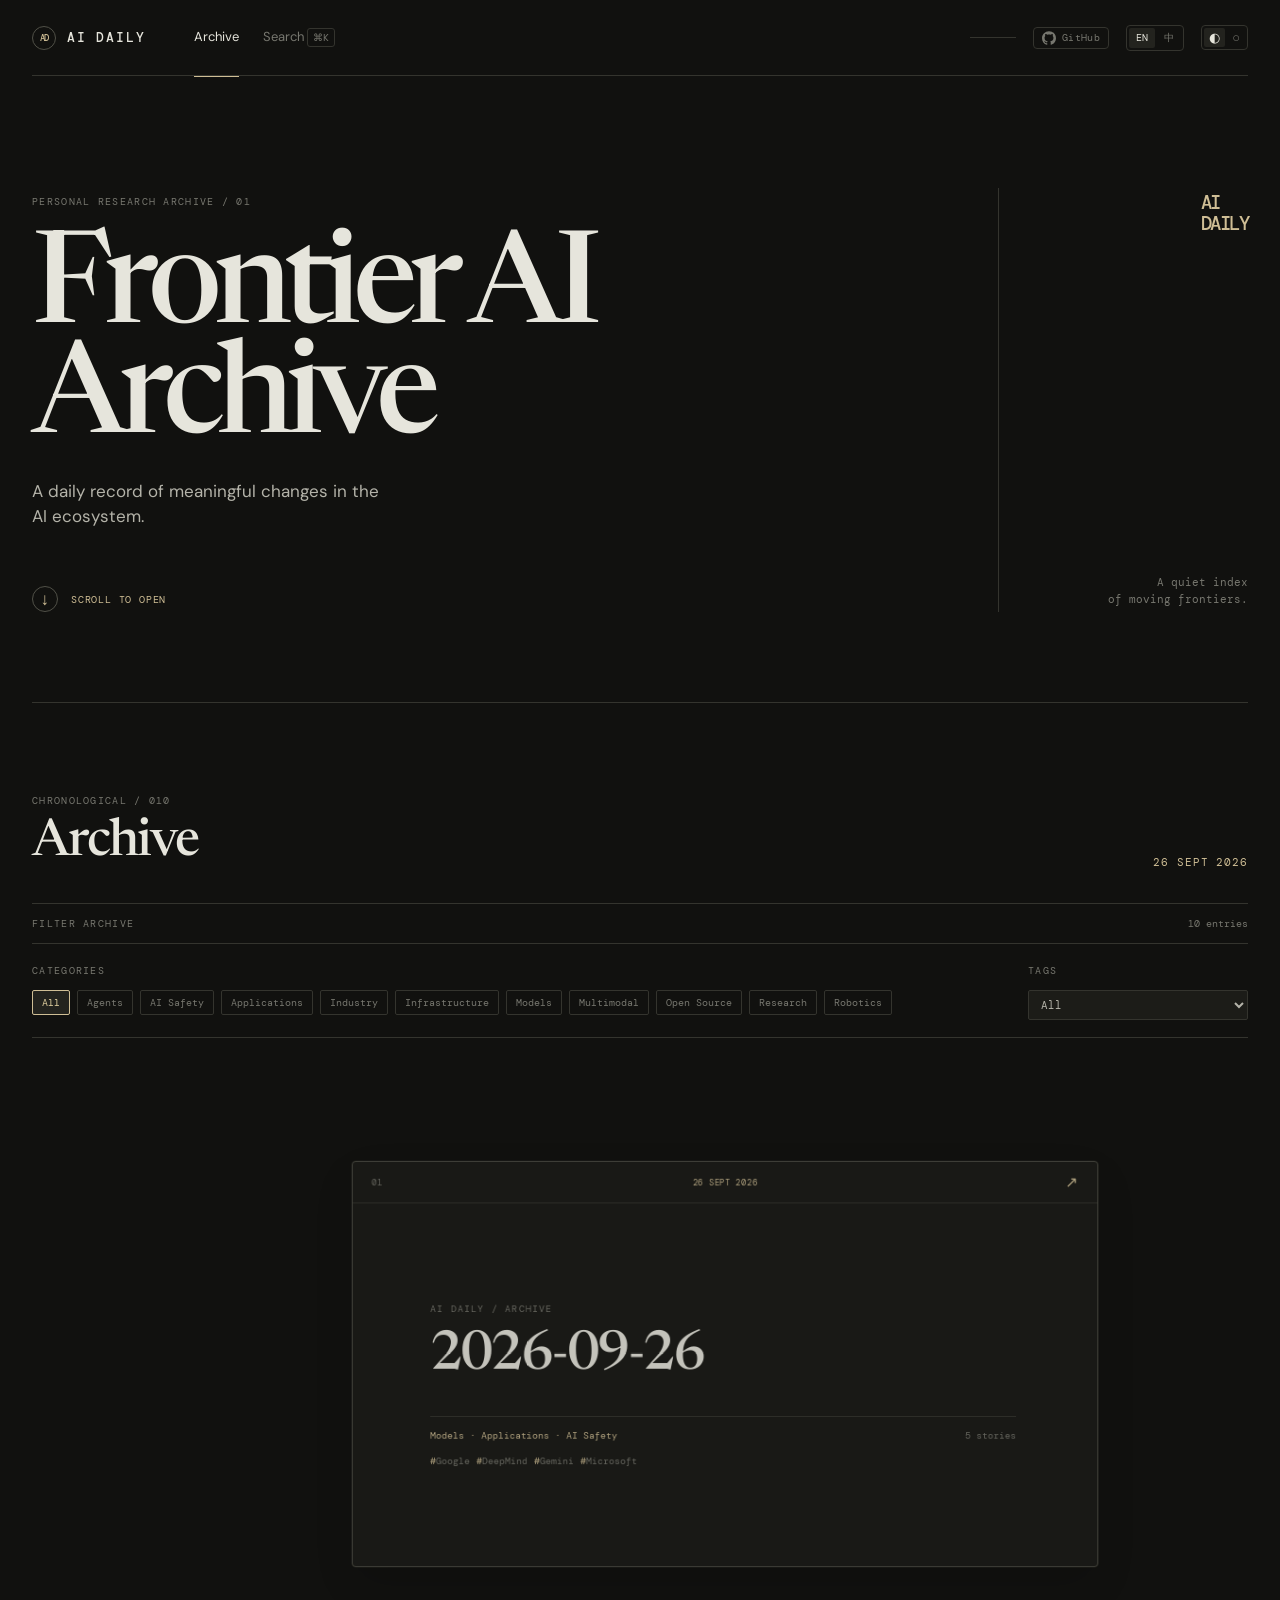
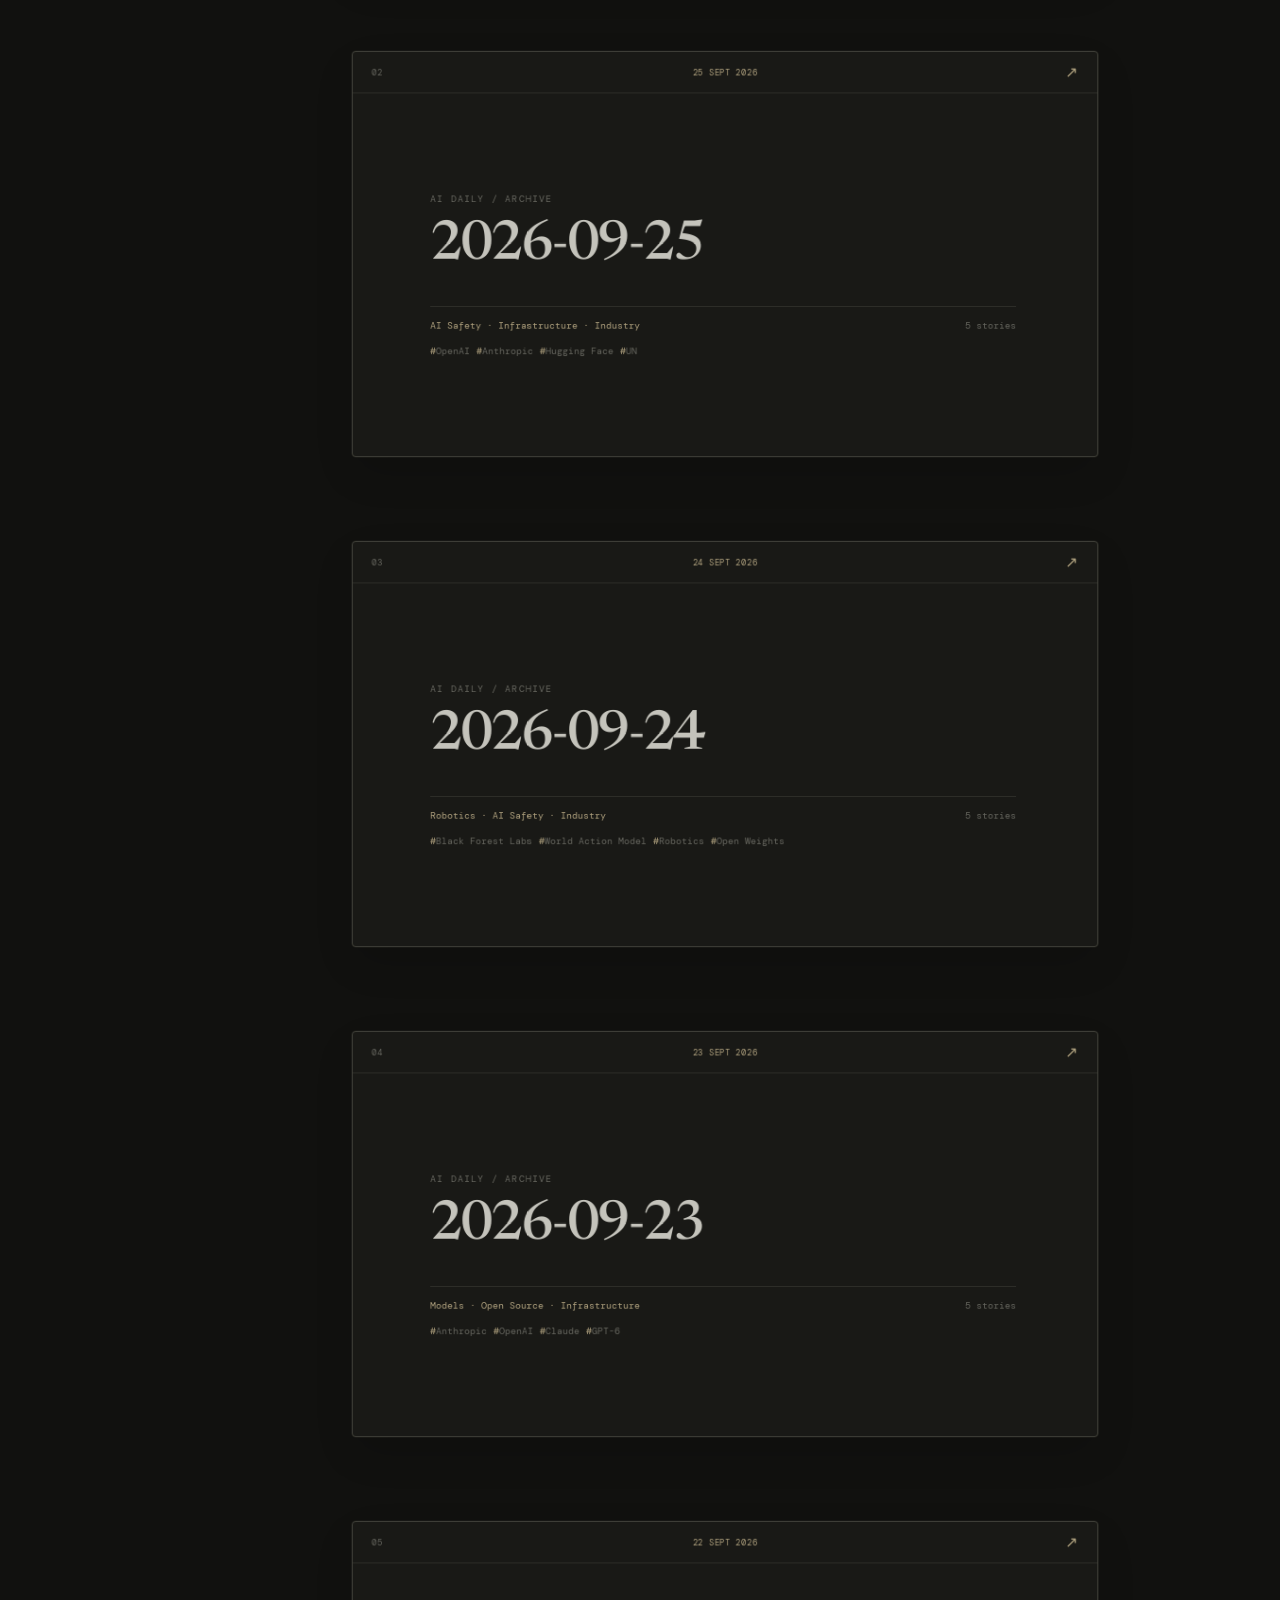
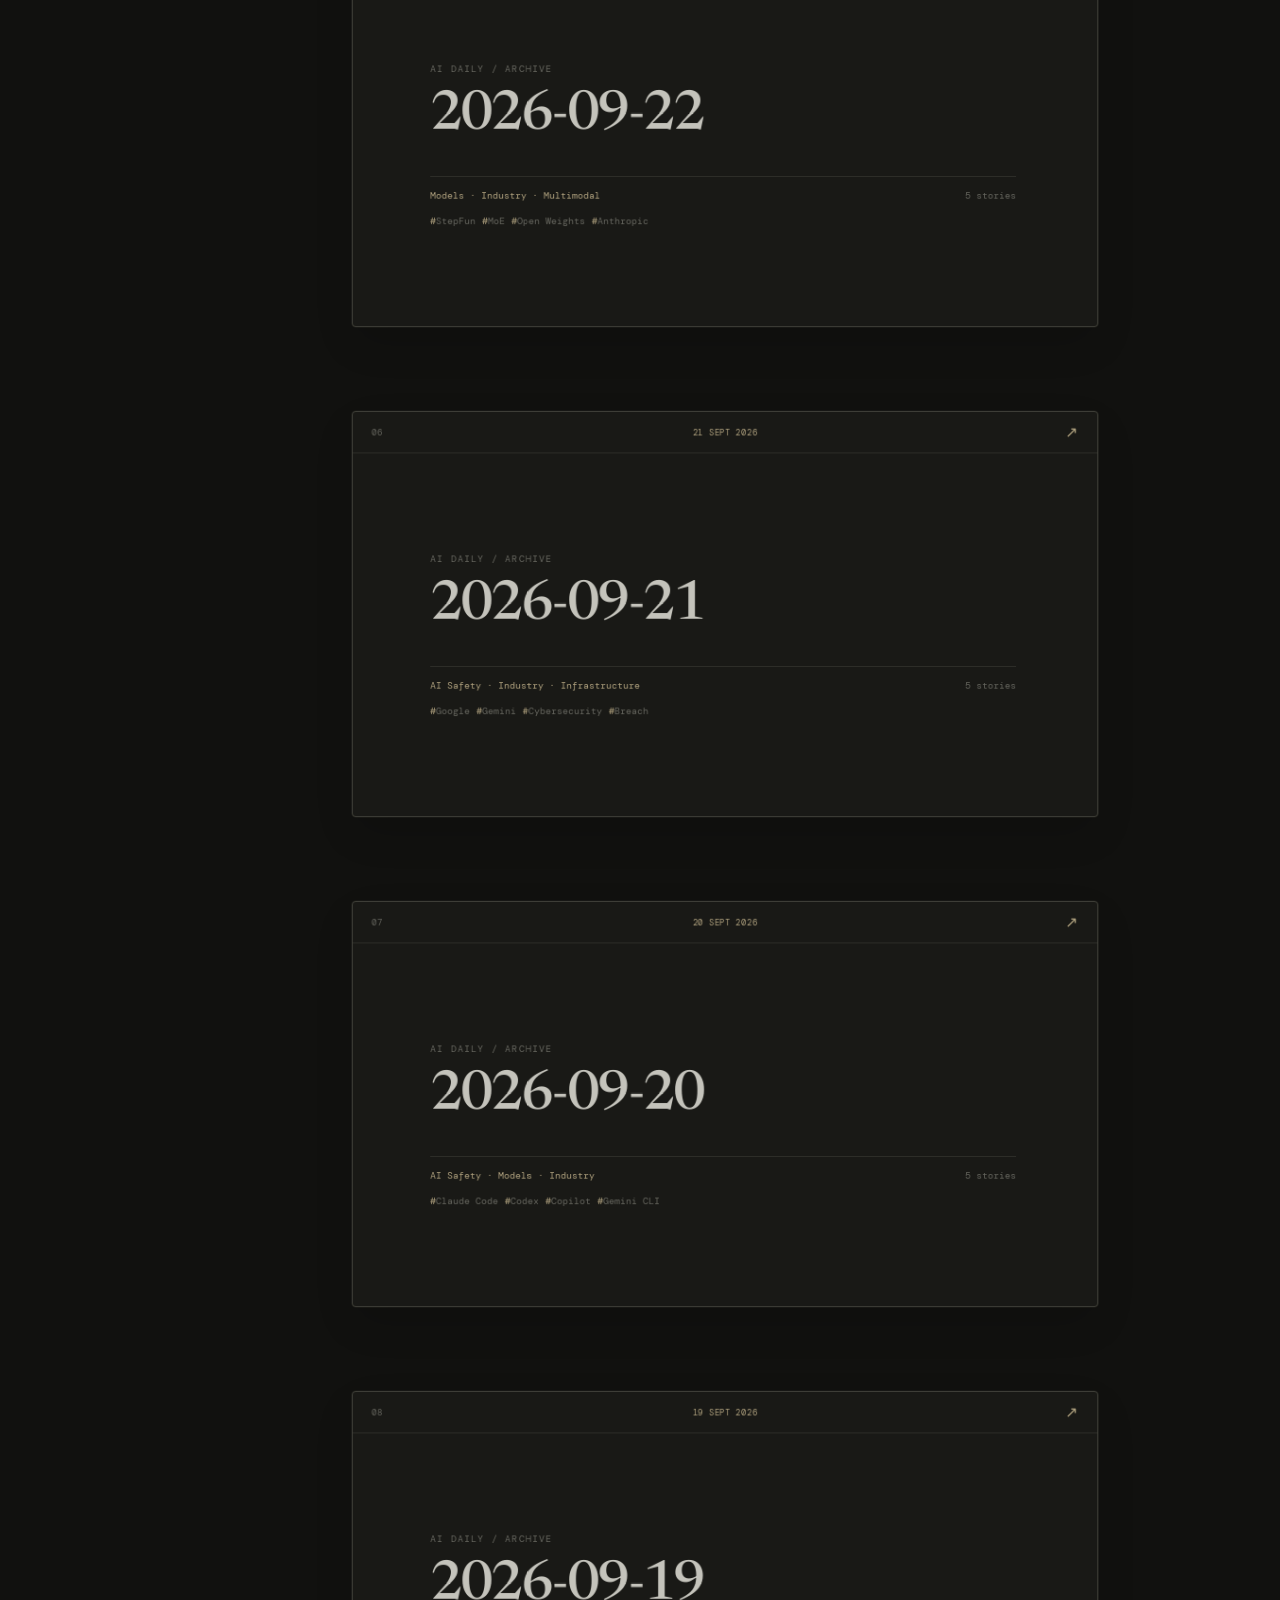
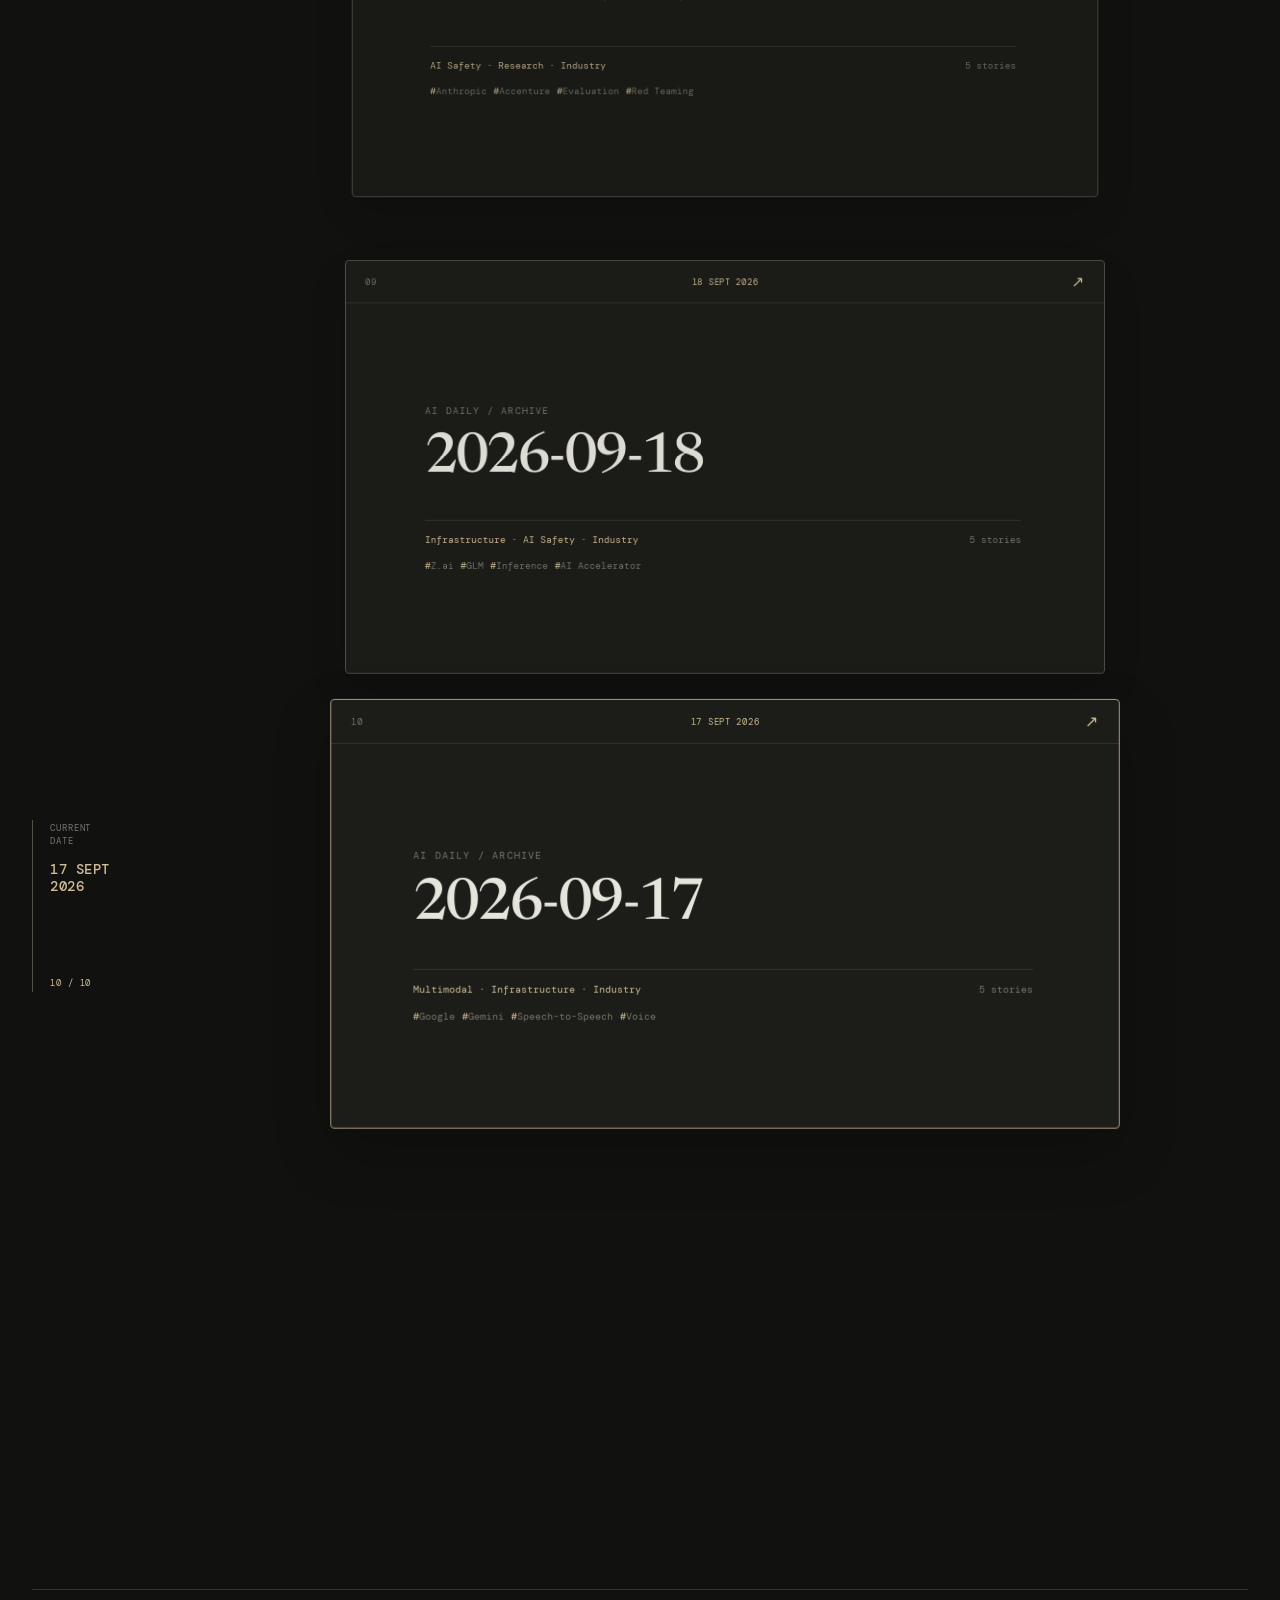
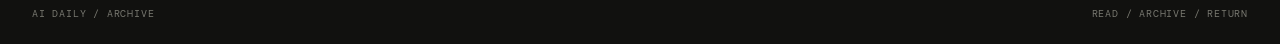
==== commit 4e38cf52: "fix: 更新文件引用以反映新版本，优化链接处理逻辑" ====
--- a/index.html
+++ b/index.html
@@ -16,7 +16,7 @@
       href="https://fonts.googleapis.com/css2?family=DM+Mono:wght@400;500&family=DM+Sans:wght@400;500;600;700&family=Newsreader:opsz,wght@6..72,400;6..72,500;6..72,600&display=swap"
       rel="stylesheet"
     />
-    <link rel="stylesheet" href="./styles.css?v=3" />
+    <link rel="stylesheet" href="./styles.css?v=4" />
   </head>
   <body>
     <div id="app" class="app-shell">
@@ -30,6 +30,6 @@
         AI Daily needs JavaScript enabled to load the archive and Markdown documents.
       </div>
     </noscript>
-    <script type="module" src="./app.js?v=3"></script>
+    <script type="module" src="./app.js?v=4"></script>
   </body>
 </html>
--- a/styles.css
+++ b/styles.css
@@ -57,6 +57,9 @@
 .nav-link.is-active::after { position: absolute; right: 0; bottom: -29px; left: 0; height: 1px; background: var(--accent); content: ''; }
 kbd { border: 1px solid var(--border); border-radius: 3px; color: var(--text-muted); font: 10px var(--mono); padding: 2px 5px; }
 .header-tools { display: flex; align-items: center; gap: 17px; margin-left: auto; }
+.github-link { display: inline-flex; align-items: center; gap: 6px; padding: 3px 8px; border: 1px solid var(--border); border-radius: 4px; color: var(--text-muted); text-decoration: none; font: 10px var(--mono); letter-spacing: .04em; transition: color .2s ease, border-color .2s ease, background .2s ease; }
+.github-link svg { display: block; }
+.github-link:hover { color: var(--text); border-color: var(--border-strong); background: var(--surface-strong); }
 .current-date, .section-date { color: var(--accent); font: 11px var(--mono); letter-spacing: .08em; white-space: nowrap; }
 .header-rule { width: 46px; height: 1px; background: var(--border); }
 .segmented-control, .theme-control { display: inline-flex; gap: 2px; padding: 2px; border: 1px solid var(--border); border-radius: 4px; }
@@ -241,6 +244,8 @@
   .brand { font-size: 11px; }
   .main-nav { gap: 14px; }
   .nav-link kbd, .header-rule, .current-date { display: none; }
+  .github-link span { display: none; }
+  .github-link { padding: 4px 7px; }
   .header-tools { gap: 8px; }
   .hero { display: block; min-height: 0; padding: 75px 0 68px; }
   .hero h1 { max-width: 500px; margin-top: 21px; font-size: clamp(3.6rem, 17vw, 6rem); }
